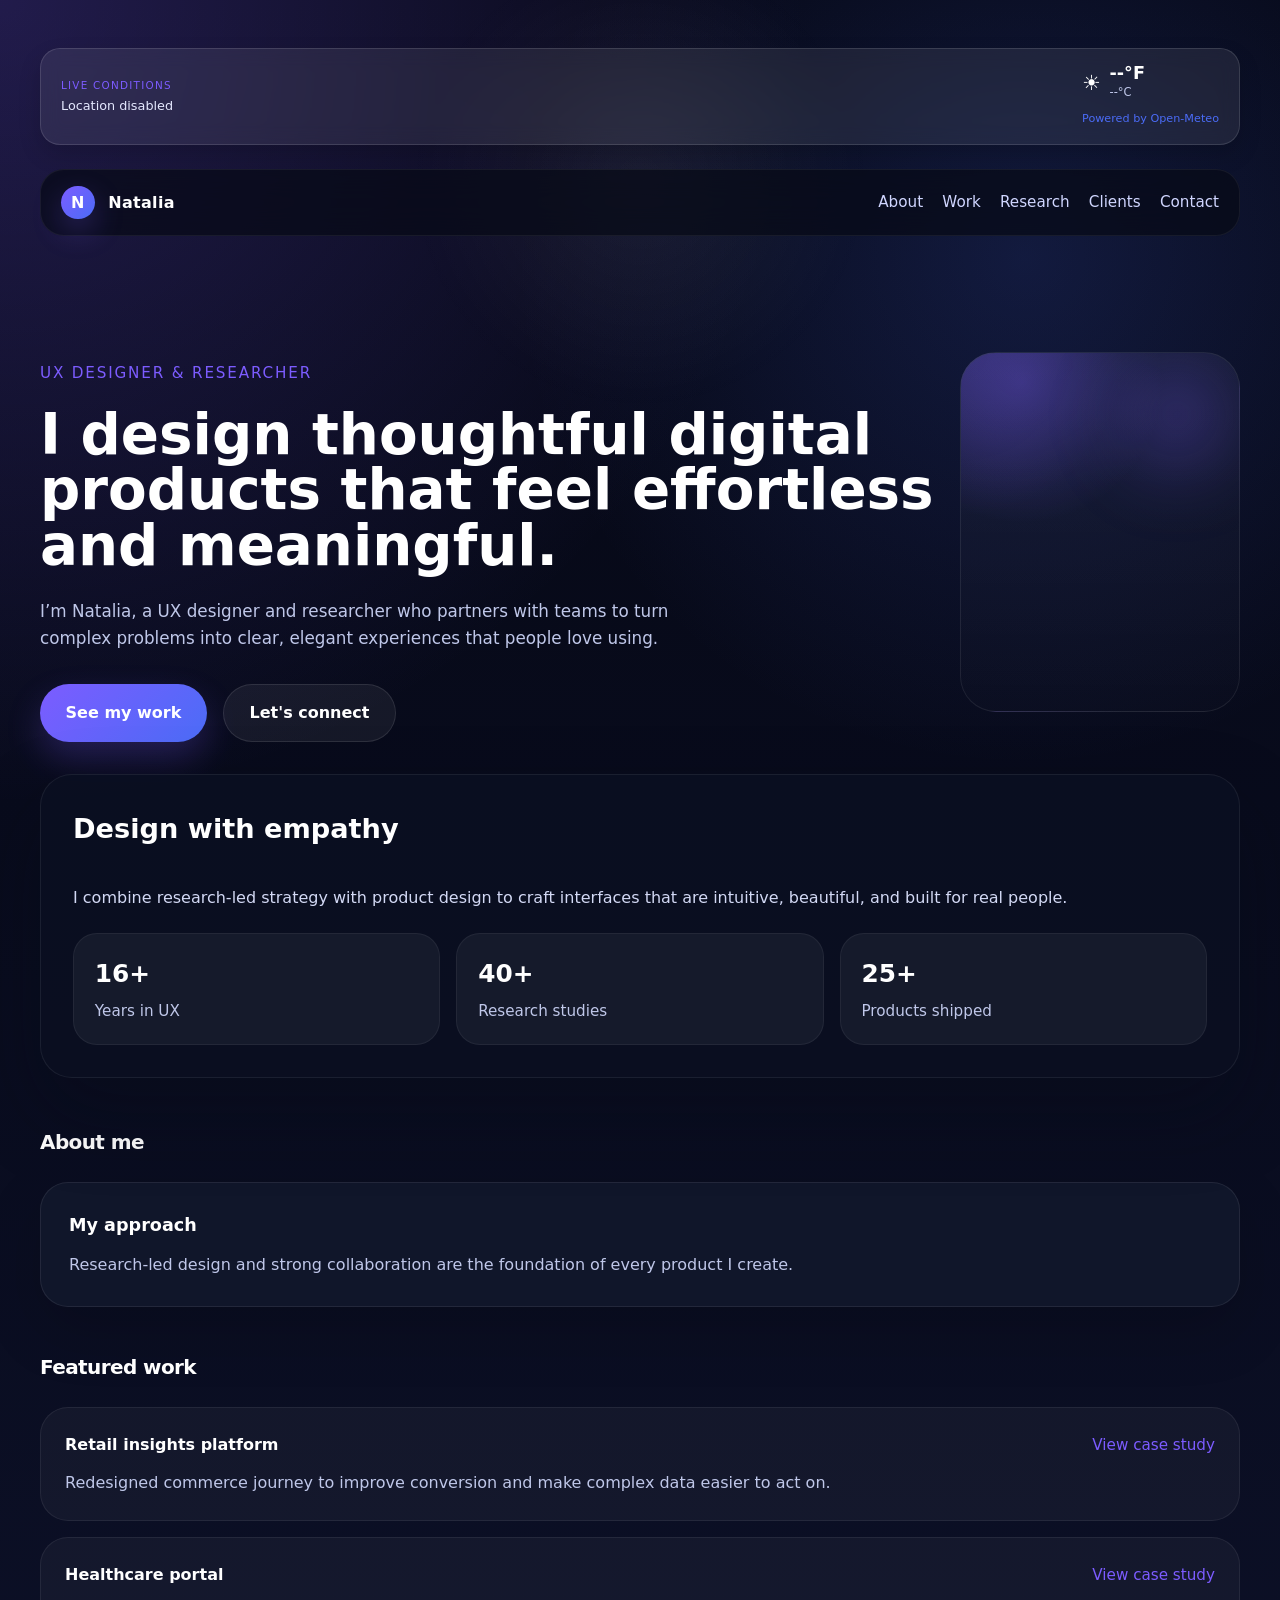
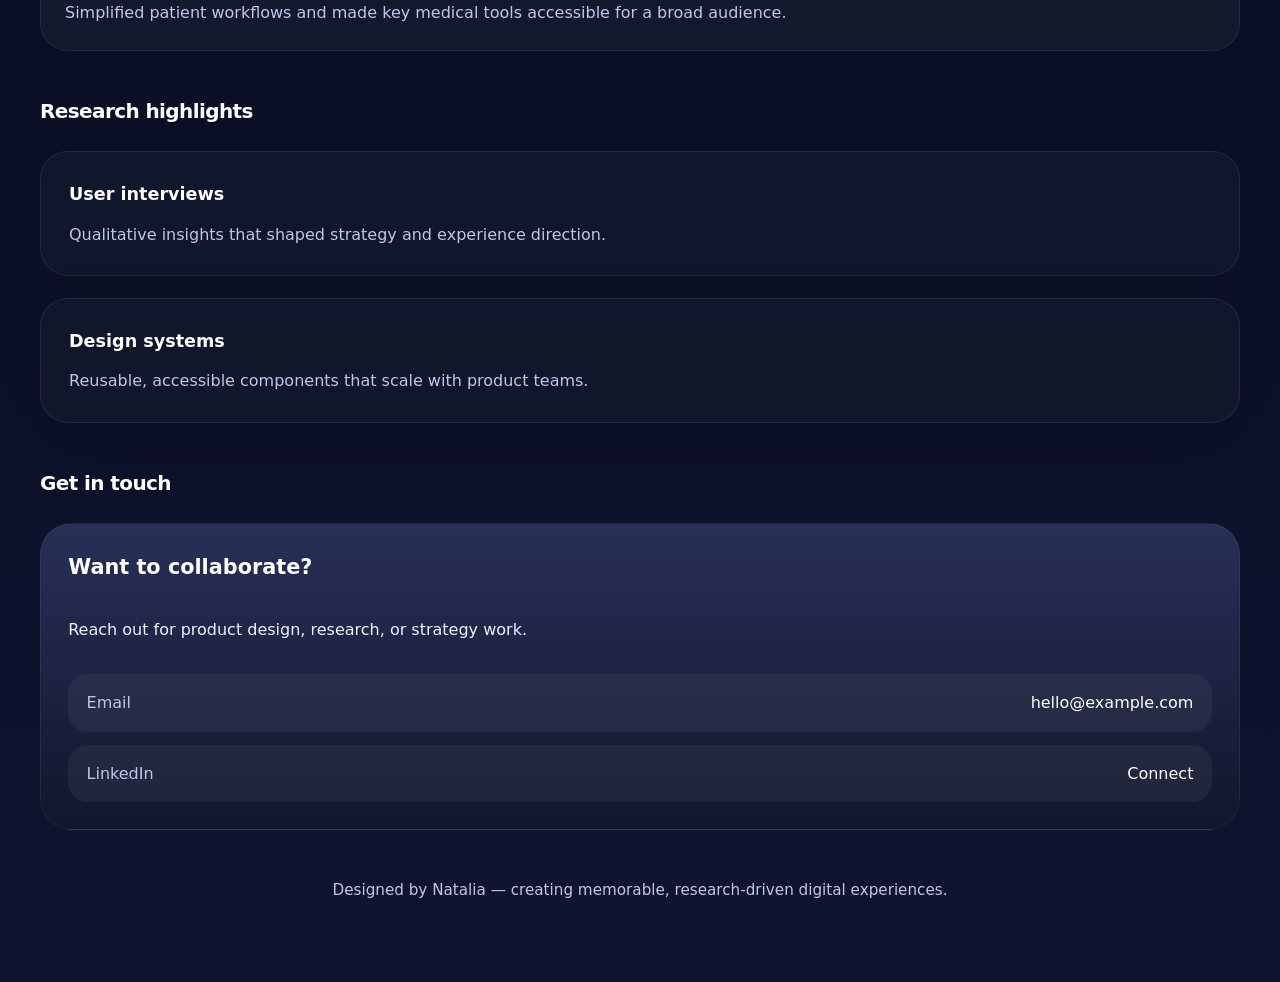
==== index.html @ 76242ae7 "update UX experience metrics to reflect current achievements" ====
<!DOCTYPE html>
<html lang="en">
  <head>
    <meta charset="UTF-8" />
    <meta name="viewport" content="width=device-width, initial-scale=1.0" />
    <title>Natalia | UX Designer & Researcher</title>
    <meta
      name="description"
      content="Natalia is a UX designer and researcher building human-centered digital experiences with clarity, strategy, and empathy."
    />
    <link rel="stylesheet" href="styles.css" />
    <style>
      .hero {
        position: relative;
        padding-top: 2.75rem;
        display: grid;
        grid-template-columns: minmax(0, 1fr) 280px;
        gap: 1.5rem;
        align-items: start;
      }

      .hero-copy {
        padding-right: 0;
        max-width: none;
        padding-top: 2rem;
      }

      .hero-visual {
        position: relative;
        min-height: 360px;
        margin-top: 1.5rem;
      }

      .weather-section {
        position: relative;
        z-index: 5;
        width: 100%;
        max-width: none;
        margin-bottom: 1.5rem;
      }

      .weather-card {
        display: grid;
        grid-template-columns: 1fr auto;
        align-items: center;
        gap: 1rem;
        padding: 1rem 1.25rem;
        border-radius: 20px;
        background: rgba(255, 255, 255, 0.08);
        border: 1px solid rgba(255, 255, 255, 0.12);
        box-shadow: 0 10px 22px rgba(0, 0, 0, 0.16);
        color: white;
        backdrop-filter: blur(10px);
      }

      .weather-header {
        display: flex;
        justify-content: space-between;
        align-items: flex-start;
        gap: 0.75rem;
      }

      .weather-title {
        margin: 0 0 0.15rem;
        font-size: 0.65rem;
        letter-spacing: 0.12em;
        text-transform: uppercase;
        color: var(--accent);
      }

      .weather-condition {
        margin: 0;
        font-size: 0.8rem;
        color: #e5e9ff;
      }

      .weather-body {
        display: grid;
        gap: 0.5rem;
      }

      .weather-temp {
        display: flex;
        align-items: center;
        gap: 0.55rem;
      }

      .weather-emoji {
        font-size: 1.3rem;
        line-height: 1;
      }

      .weather-values {
        display: grid;
        gap: 0.05rem;
      }

      .weather-values strong {
        font-size: 1.1rem;
        line-height: 1;
      }

      .weather-values span {
        font-size: 0.72rem;
        color: var(--text-muted);
      }

      .weather-details {
        display: grid;
        gap: 0.15rem;
        color: #c5c8ee;
      }

      .weather-details p {
        margin: 0;
        font-size: 0.72rem;
      }

      .weather-link {
        color: var(--accent-soft);
        text-decoration: none;
        font-size: 0.7rem;
      }

      @media (max-width: 768px) {
        .hero {
          padding-top: 0;
          grid-template-columns: 1fr;
        }

        .hero-copy {
          padding-right: 0;
          padding-top: 0;
        }

        .hero-visual {
          min-height: 360px;
          margin-top: 0.5rem;
        }

        .weather-section {
          position: static;
          width: 100%;
          margin-bottom: 1rem;
        }
      }
    </style>
  </head>
  <body>
    <div class="page">
      <div class="weather-section">
        <div class="weather-card" id="weather-card">
          <div class="weather-header">
            <div>
              <p class="weather-title">Live conditions</p>
              <p class="weather-condition" id="weather-condition">Loading weather…</p>
            </div>
          </div>
          <div class="weather-body">
            <div class="weather-temp">
              <div class="weather-emoji" id="weather-emoji-large">☀️</div>
              <div class="weather-values">
                <strong id="weather-temp-f">--°F</strong>
                <span id="weather-temp-c">--°C</span>
              </div>
            </div>
            <div class="weather-details">
              <a class="weather-link" id="weather-link" href="https://open-meteo.com/" target="_blank" rel="noreferrer">Powered by Open-Meteo</a>
            </div>
          </div>
        </div>
      </div>
      <header>
        <nav aria-label="Primary navigation">
          <a class="brand" href="#home">
            <span class="brand-mark"><span>N</span></span>
            <span>Natalia</span>
          </a>
          <div class="nav-links">
            <a href="#about">About</a>
            <a href="#work">Work</a>
            <a href="#research">Research</a>
            <a href="clients.html">Clients</a>
            <a href="#contact">Contact</a>
          </div>
        </nav>
      </header>

      <main id="home">
        <section class="hero">
          <div class="hero-copy">
            <span class="eyebrow">UX Designer & Researcher</span>
            <h1 class="headline">
              I design thoughtful digital products that feel effortless and meaningful.
            </h1>
            <p>
              I’m Natalia, a UX designer and researcher who partners with teams to turn complex problems
              into clear, elegant experiences that people love using.
            </p>
            <div class="hero-actions">
              <a class="button" href="#work">See my work</a>
              <a class="button-secondary" href="#contact">Let's connect</a>
            </div>
          </div>

          <div class="hero-visual" aria-hidden="true">
            <div class="hero-glow"></div>
          </div>
        </section>

        <section class="hero-card-wrapper">
          <div class="hero-card">
            <h2>Design with empathy</h2>
            <p>
              I combine research-led strategy with product design to craft interfaces that are intuitive,
              beautiful, and built for real people.
            </p>
            <div class="stats">
              <div class="stat">
                <strong>16+</strong>
                <span>Years in UX</span>
              </div>
              <div class="stat">
                <strong>40+</strong>
                <span>Research studies</span>
              </div>
              <div class="stat">
                <strong>25+</strong>
                <span>Products shipped</span>
              </div>
            </div>
          </div>
        </section>

        <section id="about">
          <div class="section-heading">
            <div>
              <h3>About me</h3>
            </div>
          </div>
          <div class="grid">
            <div class="card">
              <h4>My approach</h4>
              <p>Research-led design and strong collaboration are the foundation of every product I create.</p>
            </div>
          </div>
        </section>

        <section id="work">
          <div class="section-heading">
            <h3>Featured work</h3>
          </div>
          <div class="project-list">
            <div class="project">
              <div class="project-title">
                <strong>Retail insights platform</strong>
                <a href="#">View case study</a>
              </div>
              <p>Redesigned commerce journey to improve conversion and make complex data easier to act on.</p>
            </div>
            <div class="project">
              <div class="project-title">
                <strong>Healthcare portal</strong>
                <a href="#">View case study</a>
              </div>
              <p>Simplified patient workflows and made key medical tools accessible for a broad audience.</p>
            </div>
          </div>
        </section>

        <section id="research">
          <div class="section-heading">
            <div>
              <h3>Research highlights</h3>
            </div>
          </div>
          <div class="grid">
            <div class="card">
              <h4>User interviews</h4>
              <p>Qualitative insights that shaped strategy and experience direction.</p>
            </div>
            <div class="card">
              <h4>Design systems</h4>
              <p>Reusable, accessible components that scale with product teams.</p>
            </div>
          </div>
        </section>

        <section id="contact">
          <div class="section-heading">
            <h3>Get in touch</h3>
          </div>
          <div class="contact-card">
            <h4>Want to collaborate?</h4>
            <p>Reach out for product design, research, or strategy work.</p>
            <div class="contact-list">
              <div class="contact-item">
                <span>Email</span>
                <a href="mailto:hello@example.com">hello@example.com</a>
              </div>
              <div class="contact-item">
                <span>LinkedIn</span>
                <a href="#">Connect</a>
              </div>
            </div>
          </div>
        </section>
      </main>

      <footer class="footer">
        <p>Designed by Natalia — creating memorable, research-driven digital experiences.</p>
      </footer>
    </div>
    <script>
      const conditionMap = {
        0: { label: 'Clear sky', emoji: '☀️' },
        1: { label: 'Mainly clear', emoji: '🌤️' },
        2: { label: 'Partly cloudy', emoji: '⛅' },
        3: { label: 'Overcast', emoji: '☁️' },
        45: { label: 'Fog', emoji: '🌫️' },
        48: { label: 'Depositing rime fog', emoji: '🌫️' },
        51: { label: 'Light drizzle', emoji: '🌦️' },
        53: { label: 'Moderate drizzle', emoji: '🌦️' },
        55: { label: 'Dense drizzle', emoji: '🌧️' },
        56: { label: 'Freezing drizzle', emoji: '🌧️' },
        57: { label: 'Freezing drizzle', emoji: '🌧️' },
        61: { label: 'Light rain', emoji: '🌧️' },
        63: { label: 'Moderate rain', emoji: '🌧️' },
        65: { label: 'Heavy rain', emoji: '🌧️' },
        66: { label: 'Freezing rain', emoji: '🌧️' },
        67: { label: 'Heavy freezing rain', emoji: '🌧️' },
        71: { label: 'Light snow', emoji: '🌨️' },
        73: { label: 'Moderate snow', emoji: '🌨️' },
        75: { label: 'Heavy snow', emoji: '❄️' },
        77: { label: 'Snow grains', emoji: '❄️' },
        80: { label: 'Rain showers', emoji: '🌧️' },
        81: { label: 'Heavy rain showers', emoji: '🌧️' },
        82: { label: 'Violent rain showers', emoji: '🌧️' },
        85: { label: 'Snow showers', emoji: '❄️' },
        86: { label: 'Heavy snow showers', emoji: '❄️' },
        95: { label: 'Thunderstorm', emoji: '⛈️' },
        96: { label: 'Thunderstorm with hail', emoji: '⛈️' },
        99: { label: 'Thunderstorm with hail', emoji: '⛈️' },
      };

      const $ = (id) => document.getElementById(id);
      const condition = $('weather-condition');
      const emojiLarge = $('weather-emoji-large');
      const tempF = $('weather-temp-f');
      const tempC = $('weather-temp-c');
      const weatherLink = $('weather-link');

      function formatTemp(celsius) {
        const f = (celsius * 9) / 5 + 32;
        return { c: `${Math.round(celsius)}°C`, f: `${Math.round(f)}°F` };
      }

      function getCondition(code) {
        return conditionMap[code] || { label: 'Unknown', emoji: '🌥️' };
      }

      function showError(message) {
        condition.textContent = 'Weather unavailable';
        emojiLarge.textContent = '⚠️';
        locationText.textContent = message;
        moreText.textContent = 'Allow location access or try again later.';
      }

      async function loadWeather(lat, lon) {
        try {
          const url = `https://api.open-meteo.com/v1/forecast?latitude=${lat}&longitude=${lon}&current_weather=true&timezone=auto`;
          const response = await fetch(url);
          const data = await response.json();
          const current = data.current_weather;
          if (!current) return showError('No weather data returned.');
          const values = formatTemp(current.temperature);
          const weather = getCondition(current.weathercode);
          condition.textContent = weather.label;
          emojiLarge.textContent = weather.emoji;
          tempF.textContent = values.f;
          tempC.textContent = values.c;
          weatherLink.href = `https://open-meteo.com/en/docs#latitude=${lat}&longitude=${lon}`;
        } catch (error) {
          showError('Unable to load weather data.');
          console.error(error);
        }
      }

      function requestLocation() {
        if (!navigator.geolocation) {
          showError('Geolocation is not available in your browser.');
          return;
        }

        navigator.geolocation.getCurrentPosition(
          (position) => {
            const { latitude, longitude } = position.coords;
            loadWeather(latitude, longitude);
          },
          () => {
            condition.textContent = 'Location disabled';
            emoji.textContent = '📍';
            emojiLarge.textContent = '📍';
            locationText.textContent = 'Enable your location to see your weather.';
            moreText.textContent = 'You can update permissions in your browser settings.';
          },
          { maximumAge: 15 * 60 * 1000, timeout: 10000 }
        );
      }

      requestLocation();
    </script>
  </body>
</html>
---- styles.css ----
:root {
  color-scheme: dark;
  color: #eef2ff;
  background: #070b17;
  font-family: Inter, system-ui, -apple-system, BlinkMacSystemFont, "Segoe UI", sans-serif;
  font-synthesis: none;
  text-rendering: optimizeLegibility;
  line-height: 1.6;
  --surface: rgba(18, 23, 44, 0.92);
  --surface-strong: rgba(12, 16, 34, 0.96);
  --accent: #7c5cff;
  --accent-soft: #4b6cf7;
  --text-muted: #bfc7e9;
}

* {
  box-sizing: border-box;
}

html {
  scroll-behavior: smooth;
}

body {
  min-height: 100vh;
  margin: 0;
  background: radial-gradient(circle at top left, rgba(124, 92, 255, 0.24), transparent 28%),
    radial-gradient(circle at 80% 10%, rgba(75, 108, 247, 0.18), transparent 20%),
    linear-gradient(180deg, #050713 0%, #0f1430 100%);
}

body::before {
  content: "";
  position: fixed;
  inset: 0;
  background: radial-gradient(circle at 50% 20%, rgba(255, 255, 255, 0.06), transparent 24%);
  pointer-events: none;
}

.page {
  position: relative;
  width: min(1200px, calc(100% - 2rem));
  margin: 0 auto;
  padding: 3rem 0 4rem;
}

header {
  position: sticky;
  top: 0;
  z-index: 10;
  margin: 0 auto 3rem;
  padding: 1rem 1.25rem;
  backdrop-filter: blur(18px);
  background: rgba(7, 11, 23, 0.72);
  border: 1px solid rgba(255, 255, 255, 0.06);
  border-radius: 24px;
}

nav {
  display: flex;
  align-items: center;
  justify-content: space-between;
  gap: 1rem;
  flex-wrap: wrap;
}

.brand {
  display: flex;
  align-items: center;
  gap: 0.85rem;
  font-weight: 700;
  letter-spacing: 0.02em;
  color: white;
  text-decoration: none;
}

.brand-mark {
  width: 2.1rem;
  height: 2.1rem;
  display: grid;
  place-items: center;
  border-radius: 50%;
  background: linear-gradient(135deg, #7c5cff, #4b6cf7);
  box-shadow: 0 12px 30px rgba(124, 92, 255, 0.28);
}

.brand-mark span {
  color: white;
  font-size: 1rem;
  font-weight: 800;
}

.nav-links {
  display: flex;
  gap: 1.2rem;
  flex-wrap: wrap;
  justify-content: flex-end;
}

.nav-links a {
  color: #d0d6ff;
  text-decoration: none;
  font-size: 0.95rem;
  transition: color 180ms ease, transform 180ms ease;
}

.nav-links a:hover,
.nav-links a:focus-visible {
  color: white;
  transform: translateY(-1px);
}

.hero {
  display: grid;
  grid-template-columns: 1.1fr 0.9fr;
  gap: 2rem;
  align-items: center;
}

.hero-copy {
  max-width: 620px;
}

.eyebrow {
  display: inline-flex;
  align-items: center;
  gap: 0.5rem;
  color: var(--accent);
  font-size: 0.95rem;
  letter-spacing: 0.12em;
  text-transform: uppercase;
  margin-bottom: 1.35rem;
}

.headline {
  margin: 0;
  font-size: clamp(3rem, 4.4vw, 4.8rem);
  line-height: 0.98;
  color: white;
}

.hero-copy p {
  color: var(--text-muted);
  font-size: 1.05rem;
  max-width: 42rem;
  margin: 1.6rem 0 2rem;
}

.hero-copy .hero-actions {
  display: flex;
  gap: 1rem;
  flex-wrap: wrap;
}

.button,
.button-secondary {
  display: inline-flex;
  align-items: center;
  justify-content: center;
  gap: 0.55rem;
  border-radius: 999px;
  font-weight: 600;
  padding: 0.95rem 1.6rem;
  border: none;
  text-decoration: none;
  transition: transform 180ms ease, box-shadow 180ms ease, background 180ms ease;
}

.button {
  background: linear-gradient(135deg, #7c5cff, #4b6cf7);
  color: white;
  box-shadow: 0 16px 35px rgba(124, 92, 255, 0.24);
}

.button-secondary {
  color: white;
  background: rgba(255, 255, 255, 0.06);
  border: 1px solid rgba(255, 255, 255, 0.1);
}

.button:hover,
.button-secondary:hover,
.button:focus-visible,
.button-secondary:focus-visible {
  transform: translateY(-2px);
}

.hero-visual {
  position: relative;
  min-height: 380px;
  border-radius: 36px;
  padding: 2rem;
  background: radial-gradient(circle at top left, rgba(124, 92, 255, 0.18), transparent 36%),
    linear-gradient(180deg, rgba(255, 255, 255, 0.04), rgba(255, 255, 255, 0.01));
  border: 1px solid rgba(255, 255, 255, 0.08);
  overflow: hidden;
  display: grid;
  align-items: end;
}

.hero-visual::before {
  content: "";
  position: absolute;
  inset: -20%;
  background: radial-gradient(circle at 30% 20%, rgba(124, 92, 255, 0.3), transparent 29%);
}

.hero-card {
  position: relative;
  z-index: 1;
  display: grid;
  gap: 1.4rem;
  background: rgba(11, 16, 34, 0.78);
  border: 1px solid rgba(255, 255, 255, 0.07);
  border-radius: 32px;
  padding: 2rem;
  box-shadow: 0 35px 80px rgba(7, 11, 23, 0.28);
}

.hero-card-wrapper {
  margin: 2rem 0 3rem;
}

.hero-card h2 {
  margin: 0;
  font-size: 1.7rem;
  color: white;
}

.hero-card p {
  margin: 0.75rem 0 0;
  color: #d3d9f5;
}

.hero-glow {
  position: absolute;
  top: -48px;
  right: -48px;
  width: 220px;
  height: 220px;
  background: radial-gradient(circle, rgba(124, 92, 255, 0.32), transparent 55%);
  filter: blur(30px);
}

.stats {
  display: grid;
  grid-template-columns: repeat(3, minmax(0, 1fr));
  gap: 1rem;
}

.stat {
  padding: 1.25rem 1.3rem;
  border-radius: 24px;
  background: rgba(255, 255, 255, 0.05);
  border: 1px solid rgba(255, 255, 255, 0.06);
}

.stat strong {
  display: block;
  font-size: 1.55rem;
  color: white;
}

.stat span {
  display: block;
  margin-top: 0.35rem;
  color: var(--text-muted);
  font-size: 0.95rem;
}

section {
  margin-top: 2.75rem;
  display: grid;
  gap: 1.5rem;
}

.section-heading {
  display: flex;
  align-items: center;
  justify-content: space-between;
  gap: 1rem;
}

.section-heading h3 {
  margin: 0;
  font-size: 1.25rem;
  letter-spacing: -0.03em;
  color: white;
}

.grid {
  display: grid;
  gap: 1.35rem;
}

.card {
  background: var(--surface);
  border: 1px solid rgba(255, 255, 255, 0.08);
  border-radius: 28px;
  padding: 1.75rem;
  box-shadow: 0 24px 60px rgba(0, 0, 0, 0.16);
}

.card h4 {
  margin: 0 0 0.85rem;
  font-size: 1.1rem;
  color: white;
}

.card p {
  margin: 0;
  color: var(--text-muted);
}

.chip {
  display: inline-flex;
  align-items: center;
  gap: 0.4rem;
  padding: 0.45rem 0.95rem;
  border-radius: 999px;
  background: rgba(255, 255, 255, 0.06);
  color: #c5c8ee;
  font-size: 0.88rem;
}

.project-list {
  display: grid;
  gap: 1rem;
}

.project {
  display: grid;
  gap: 0.8rem;
  padding: 1.5rem;
  border-radius: 28px;
  background: rgba(255, 255, 255, 0.04);
  border: 1px solid rgba(255, 255, 255, 0.07);
}

.project-title {
  display: flex;
  justify-content: space-between;
  gap: 1rem;
  align-items: baseline;
}

.project-title strong {
  font-size: 1rem;
  color: white;
}

.project-title a {
  color: var(--accent);
  text-decoration: none;
  font-size: 0.95rem;
}

.project p {
  margin: 0;
  color: var(--text-muted);
}

.contact-card {
  display: grid;
  gap: 1rem;
  padding: 1.7rem;
  border-radius: 32px;
  background: linear-gradient(180deg, rgba(42, 49, 90, 0.96), rgba(18, 23, 44, 0.98));
  border: 1px solid rgba(255, 255, 255, 0.06);
}

.contact-card h4 {
  margin: 0;
  font-size: 1.3rem;
  color: white;
}

.contact-card a {
  color: white;
  text-decoration: none;
}

.contact-list {
  display: grid;
  gap: 0.8rem;
}

.contact-item {
  display: flex;
  justify-content: space-between;
  gap: 1rem;
  padding: 1rem 1.15rem;
  border-radius: 20px;
  background: rgba(255, 255, 255, 0.05);
}

.contact-item span {
  color: var(--text-muted);
}

.footer {
  text-align: center;
  color: var(--text-muted);
  margin-top: 3rem;
  font-size: 0.95rem;
}

@media (max-width: 860px) {
  .hero {
    grid-template-columns: 1fr;
  }

  .hero-visual {
    min-height: 320px;
  }

  .stats {
    grid-template-columns: repeat(2, 1fr);
  }
}

@media (max-width: 630px) {
  header {
    padding: 1rem;
  }

  .nav-links {
    justify-content: center;
  }

  .stats {
    grid-template-columns: 1fr;
  }

  .hero-copy .hero-actions {
    flex-direction: column;
    align-items: stretch;
  }
}
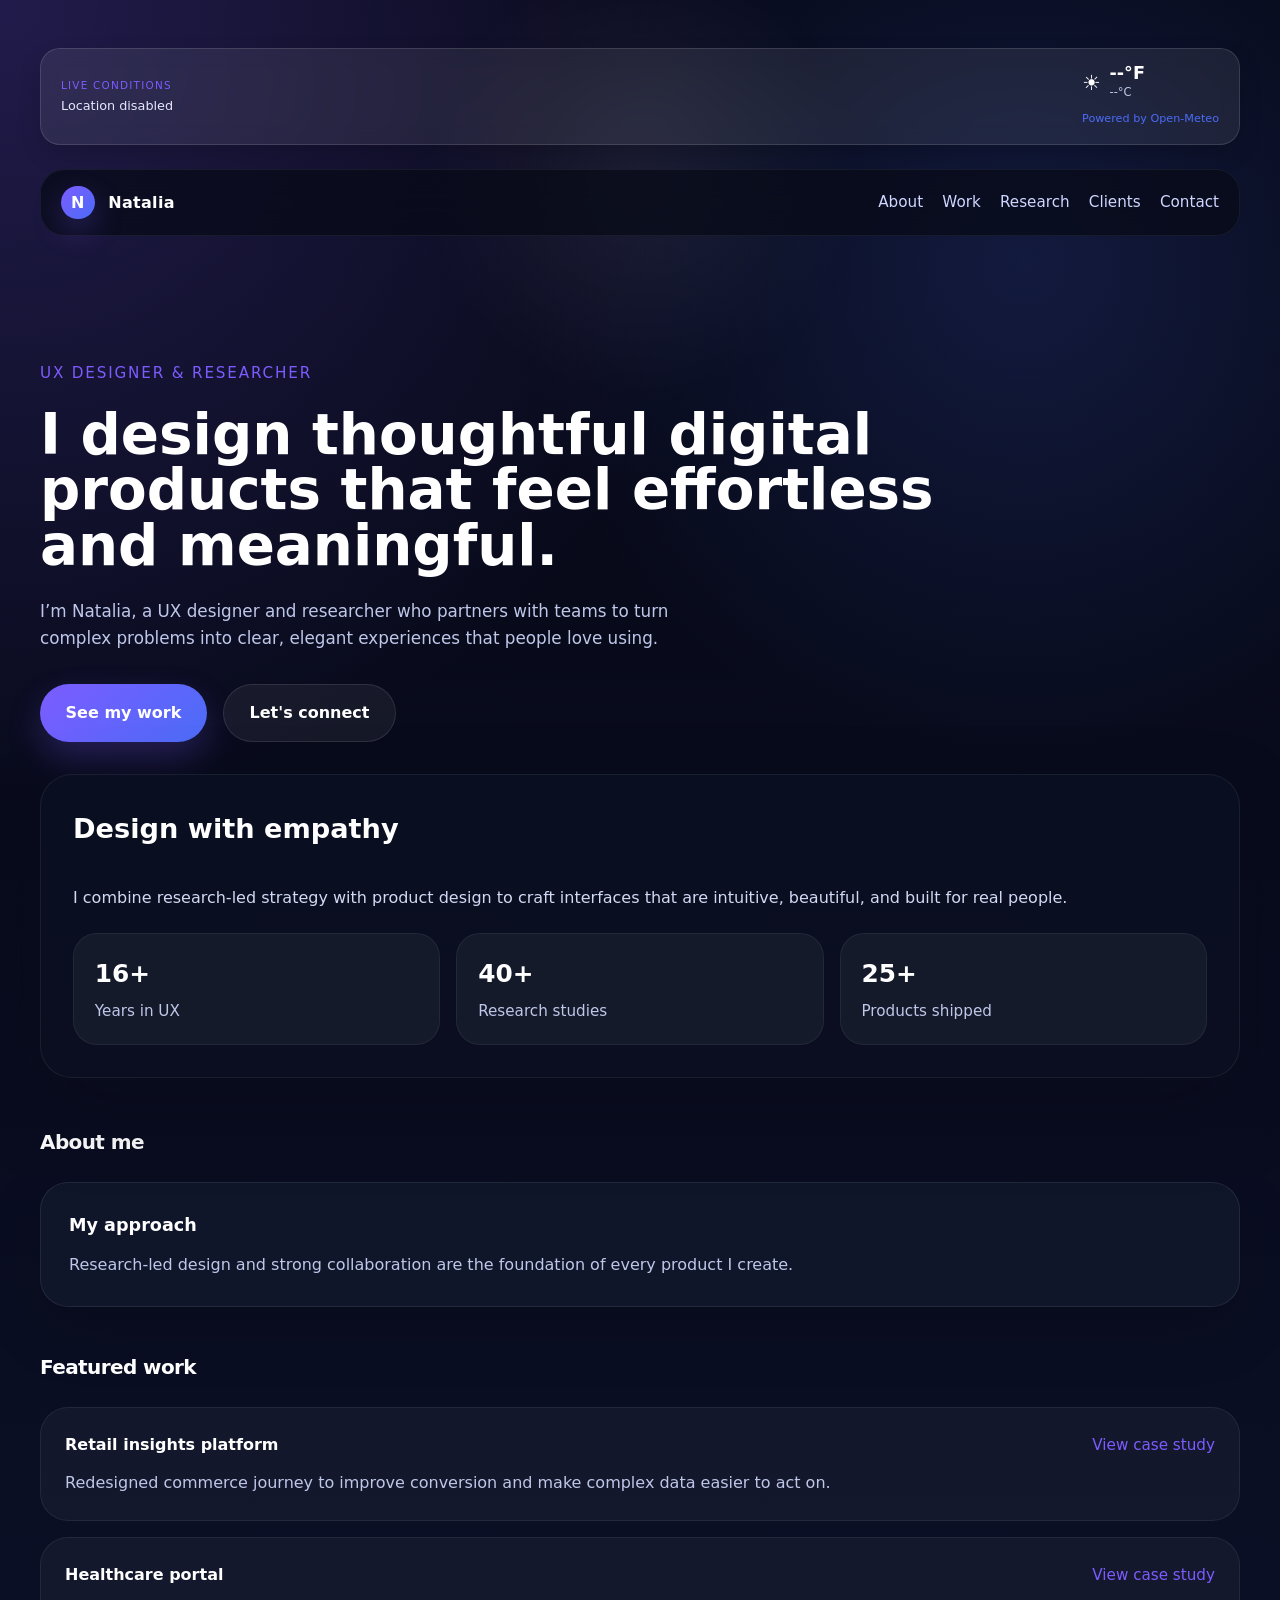
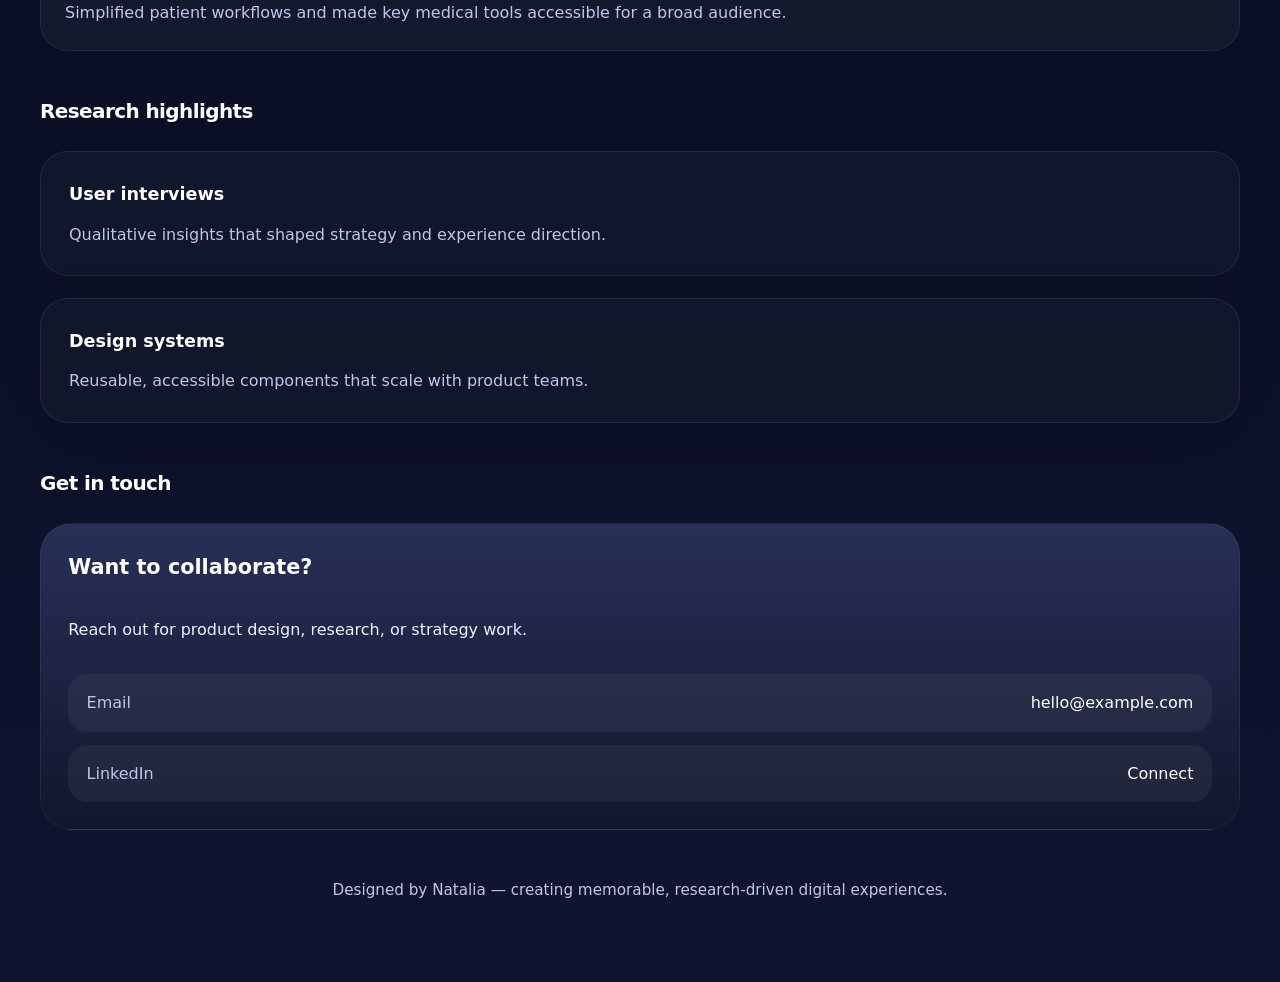
==== commit b57c4a25: "remove hero visual elements and related styles" ====
--- a/index.html
+++ b/index.html
@@ -203,9 +203,6 @@
             </div>
           </div>
 
-          <div class="hero-visual" aria-hidden="true">
-            <div class="hero-glow"></div>
-          </div>
         </section>
 
         <section class="hero-card-wrapper">
--- a/styles.css
+++ b/styles.css
@@ -185,26 +185,6 @@
   transform: translateY(-2px);
 }
 
-.hero-visual {
-  position: relative;
-  min-height: 380px;
-  border-radius: 36px;
-  padding: 2rem;
-  background: radial-gradient(circle at top left, rgba(124, 92, 255, 0.18), transparent 36%),
-    linear-gradient(180deg, rgba(255, 255, 255, 0.04), rgba(255, 255, 255, 0.01));
-  border: 1px solid rgba(255, 255, 255, 0.08);
-  overflow: hidden;
-  display: grid;
-  align-items: end;
-}
-
-.hero-visual::before {
-  content: "";
-  position: absolute;
-  inset: -20%;
-  background: radial-gradient(circle at 30% 20%, rgba(124, 92, 255, 0.3), transparent 29%);
-}
-
 .hero-card {
   position: relative;
   z-index: 1;
@@ -232,16 +212,6 @@
   color: #d3d9f5;
 }
 
-.hero-glow {
-  position: absolute;
-  top: -48px;
-  right: -48px;
-  width: 220px;
-  height: 220px;
-  background: radial-gradient(circle, rgba(124, 92, 255, 0.32), transparent 55%);
-  filter: blur(30px);
-}
-
 .stats {
   display: grid;
   grid-template-columns: repeat(3, minmax(0, 1fr));
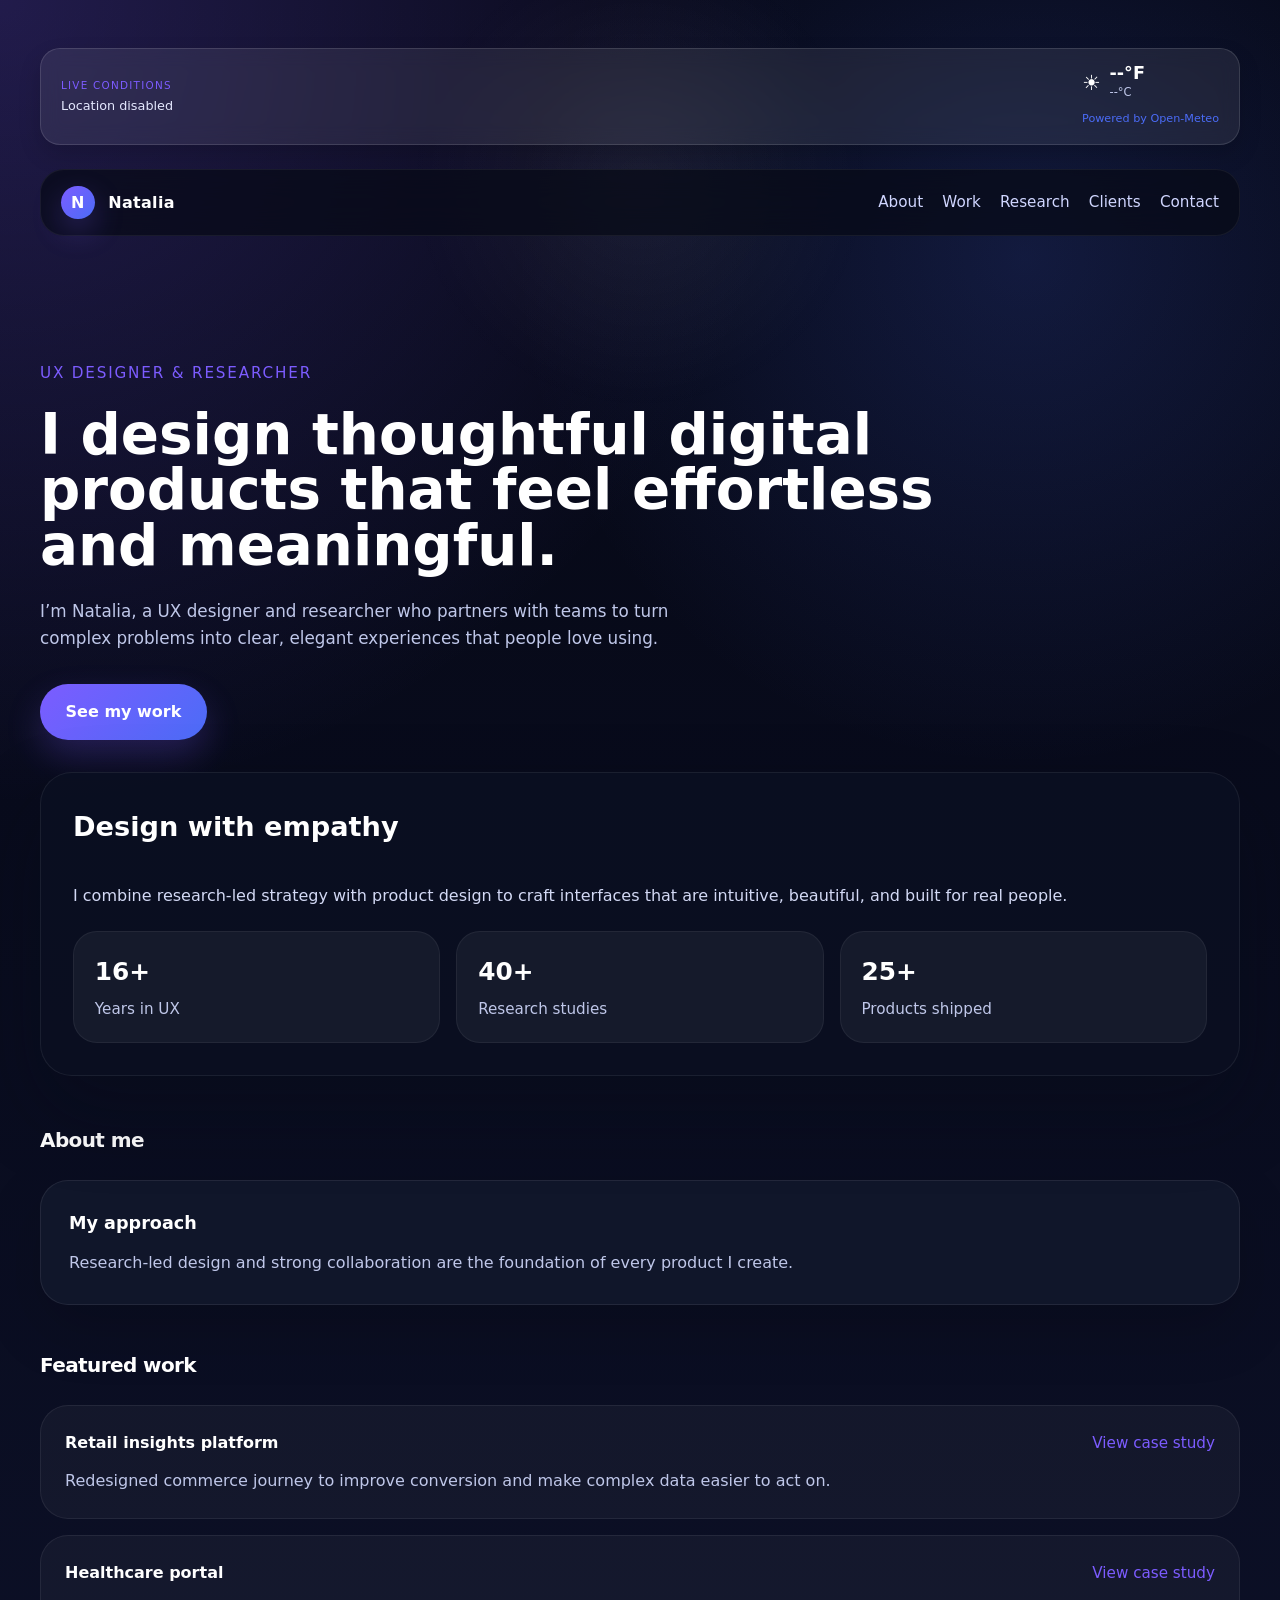
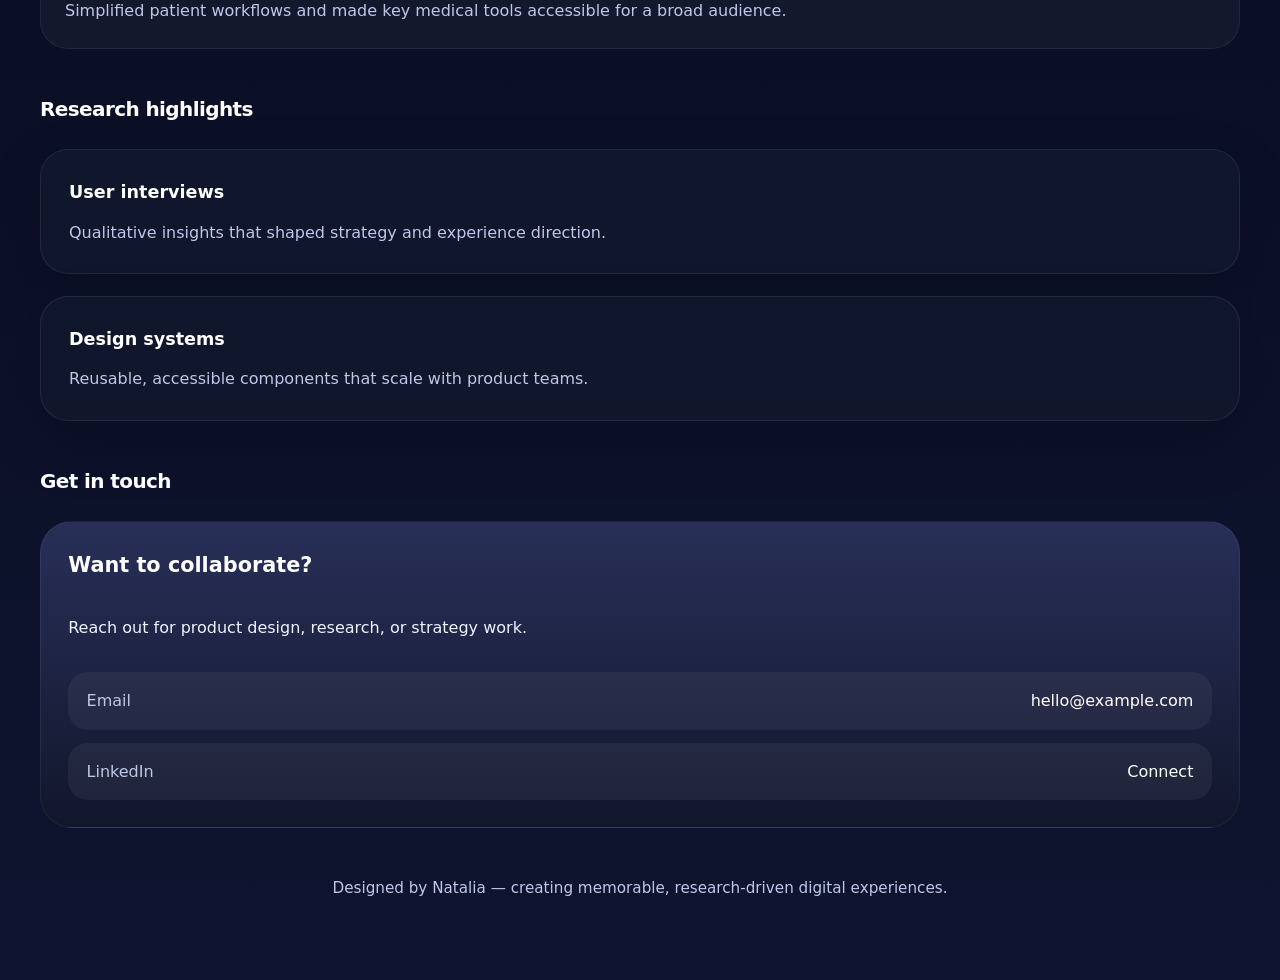
==== commit 902d6c3e: "remove button-secondary link to contact section" ====
--- a/index.html
+++ b/index.html
@@ -199,7 +199,6 @@
             </p>
             <div class="hero-actions">
               <a class="button" href="#work">See my work</a>
-              <a class="button-secondary" href="#contact">Let's connect</a>
             </div>
           </div>
 
@@ -293,7 +292,7 @@
             <div class="contact-list">
               <div class="contact-item">
                 <span>Email</span>
-                <a href="mailto:hello@example.com">hello@example.com</a>
+                <a href="mailto:nataliam@slalom.com">hello@example.com</a>
               </div>
               <div class="contact-item">
                 <span>LinkedIn</span>
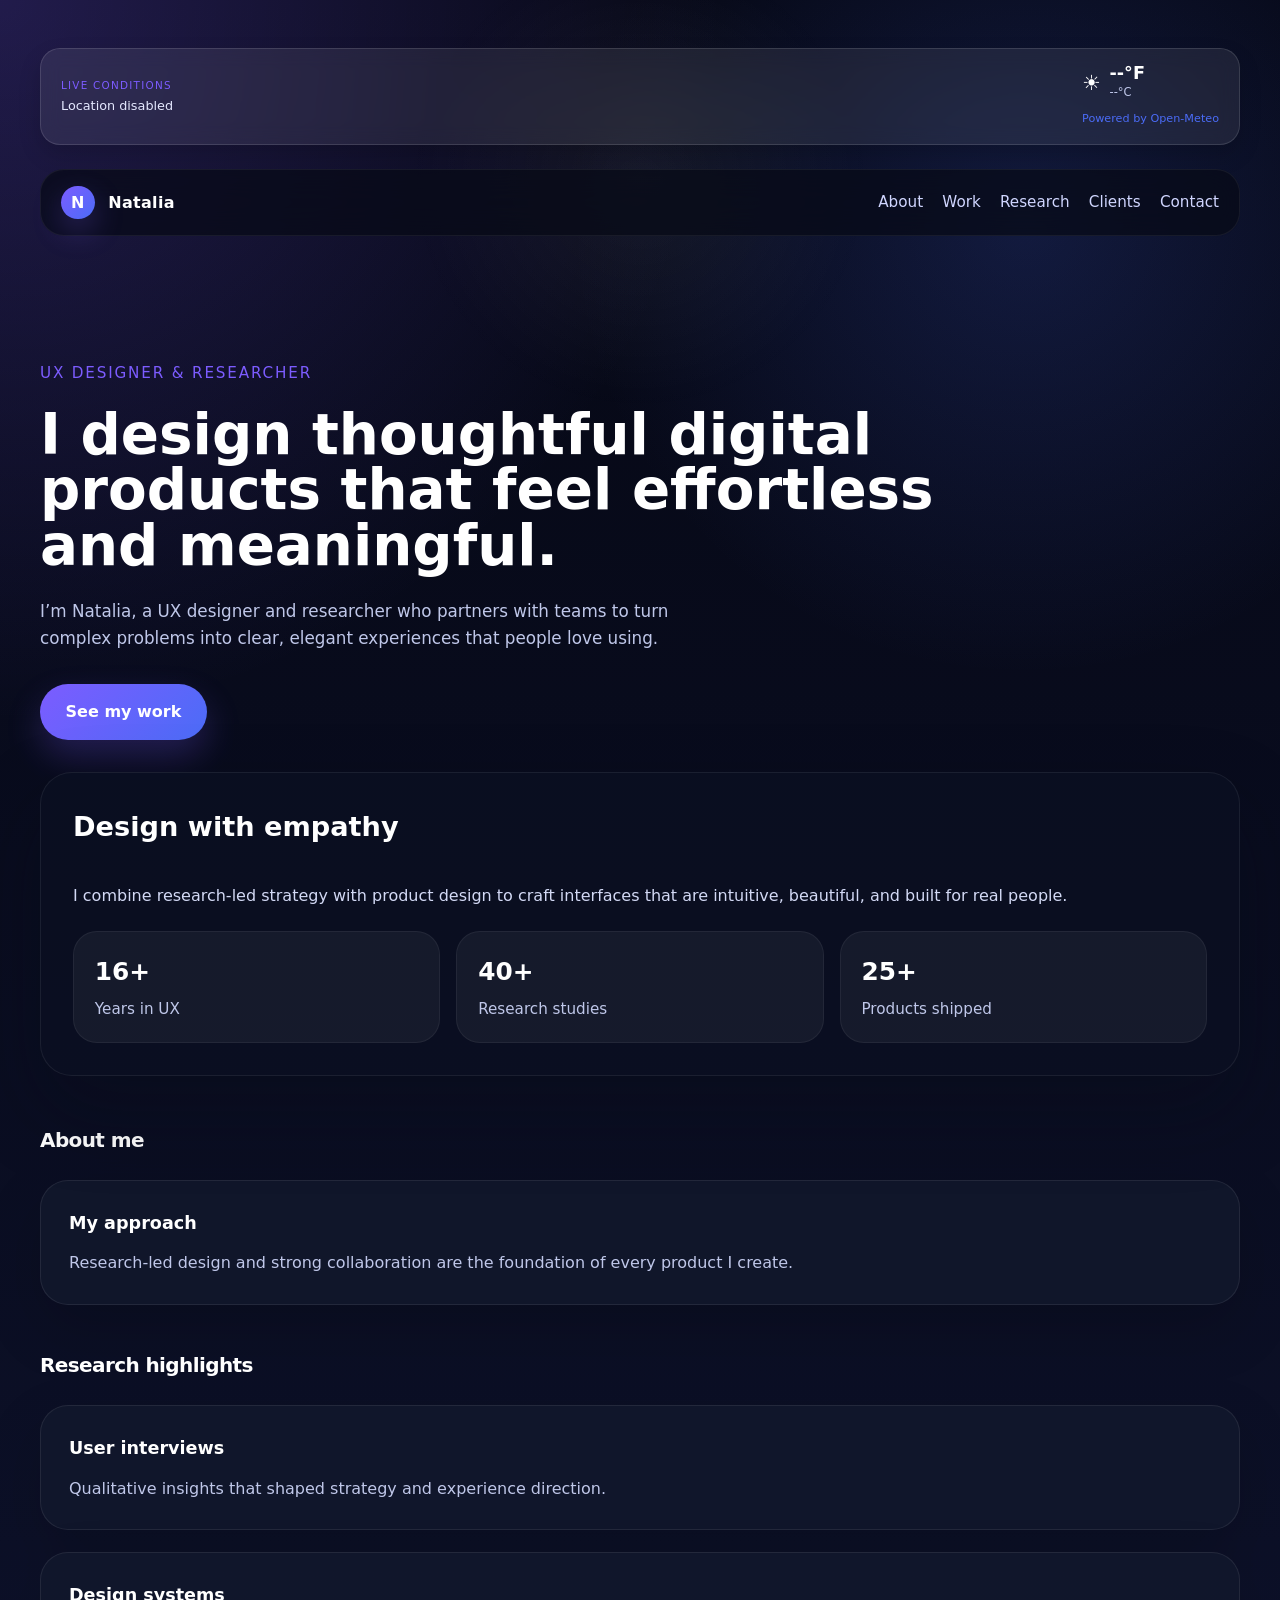
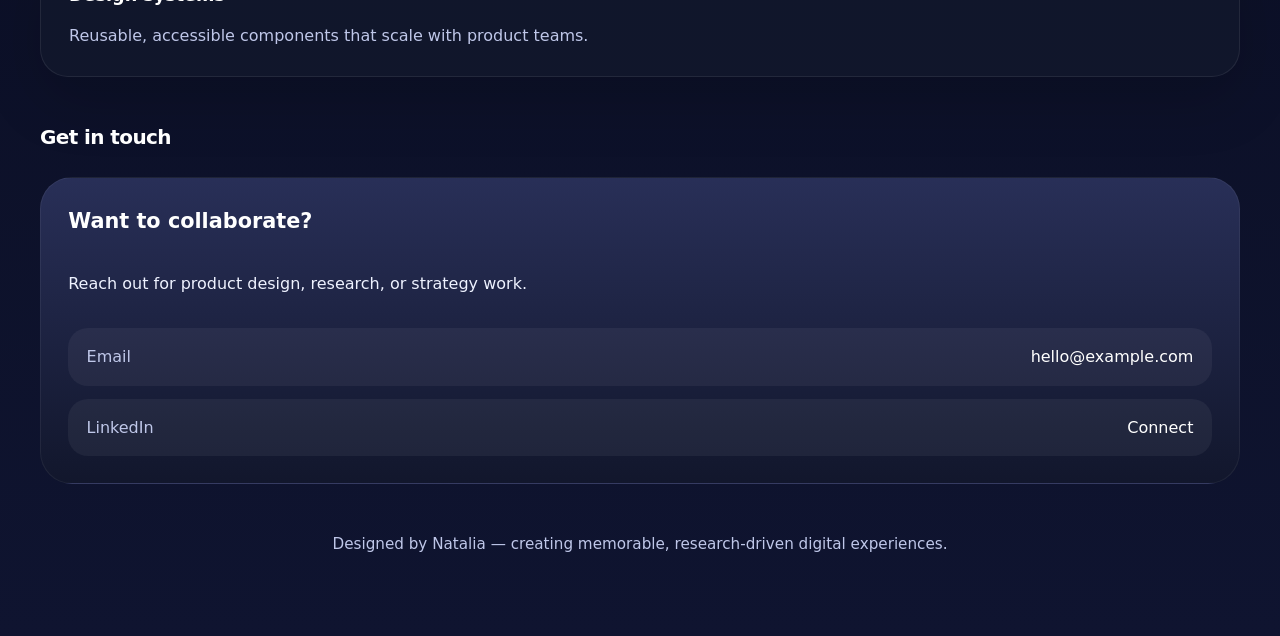
==== commit 218611fa: "remove featured work section from portfolio" ====
--- a/index.html
+++ b/index.html
@@ -238,28 +238,6 @@
             <div class="card">
               <h4>My approach</h4>
               <p>Research-led design and strong collaboration are the foundation of every product I create.</p>
-            </div>
-          </div>
-        </section>
-
-        <section id="work">
-          <div class="section-heading">
-            <h3>Featured work</h3>
-          </div>
-          <div class="project-list">
-            <div class="project">
-              <div class="project-title">
-                <strong>Retail insights platform</strong>
-                <a href="#">View case study</a>
-              </div>
-              <p>Redesigned commerce journey to improve conversion and make complex data easier to act on.</p>
-            </div>
-            <div class="project">
-              <div class="project-title">
-                <strong>Healthcare portal</strong>
-                <a href="#">View case study</a>
-              </div>
-              <p>Simplified patient workflows and made key medical tools accessible for a broad audience.</p>
             </div>
           </div>
         </section>
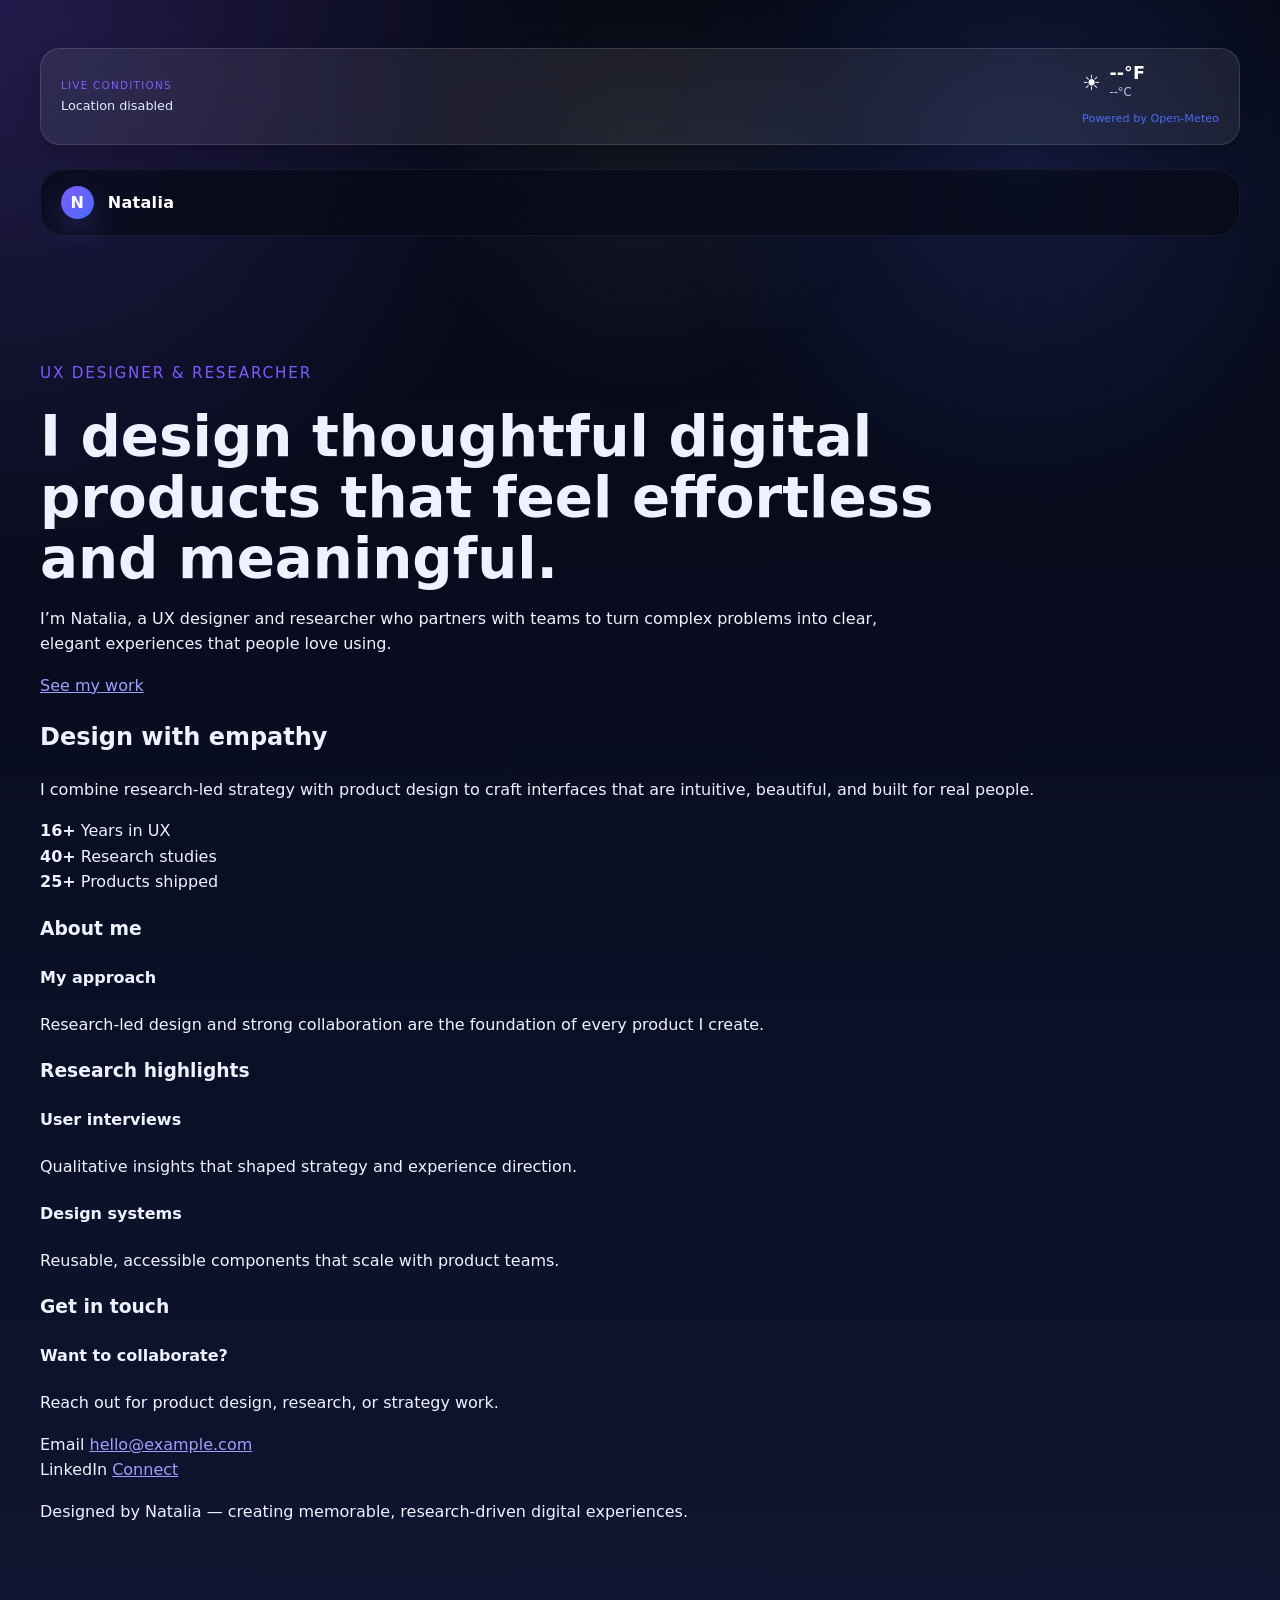
==== commit 727b7f23: "remove navigation links from header" ====
--- a/index.html
+++ b/index.html
@@ -176,13 +176,6 @@
             <span class="brand-mark"><span>N</span></span>
             <span>Natalia</span>
           </a>
-          <div class="nav-links">
-            <a href="#about">About</a>
-            <a href="#work">Work</a>
-            <a href="#research">Research</a>
-            <a href="clients.html">Clients</a>
-            <a href="#contact">Contact</a>
-          </div>
         </nav>
       </header>
 
--- a/styles.css
+++ b/styles.css
@@ -135,10 +135,7 @@
 .headline {
   margin: 0;
   font-size: clamp(3rem, 4.4vw, 4.8rem);
-  line-height: 0.98;
-  color: white;
-}
-
+    line-height: 1.08;
 .hero-copy p {
   color: var(--text-muted);
   font-size: 1.05rem;
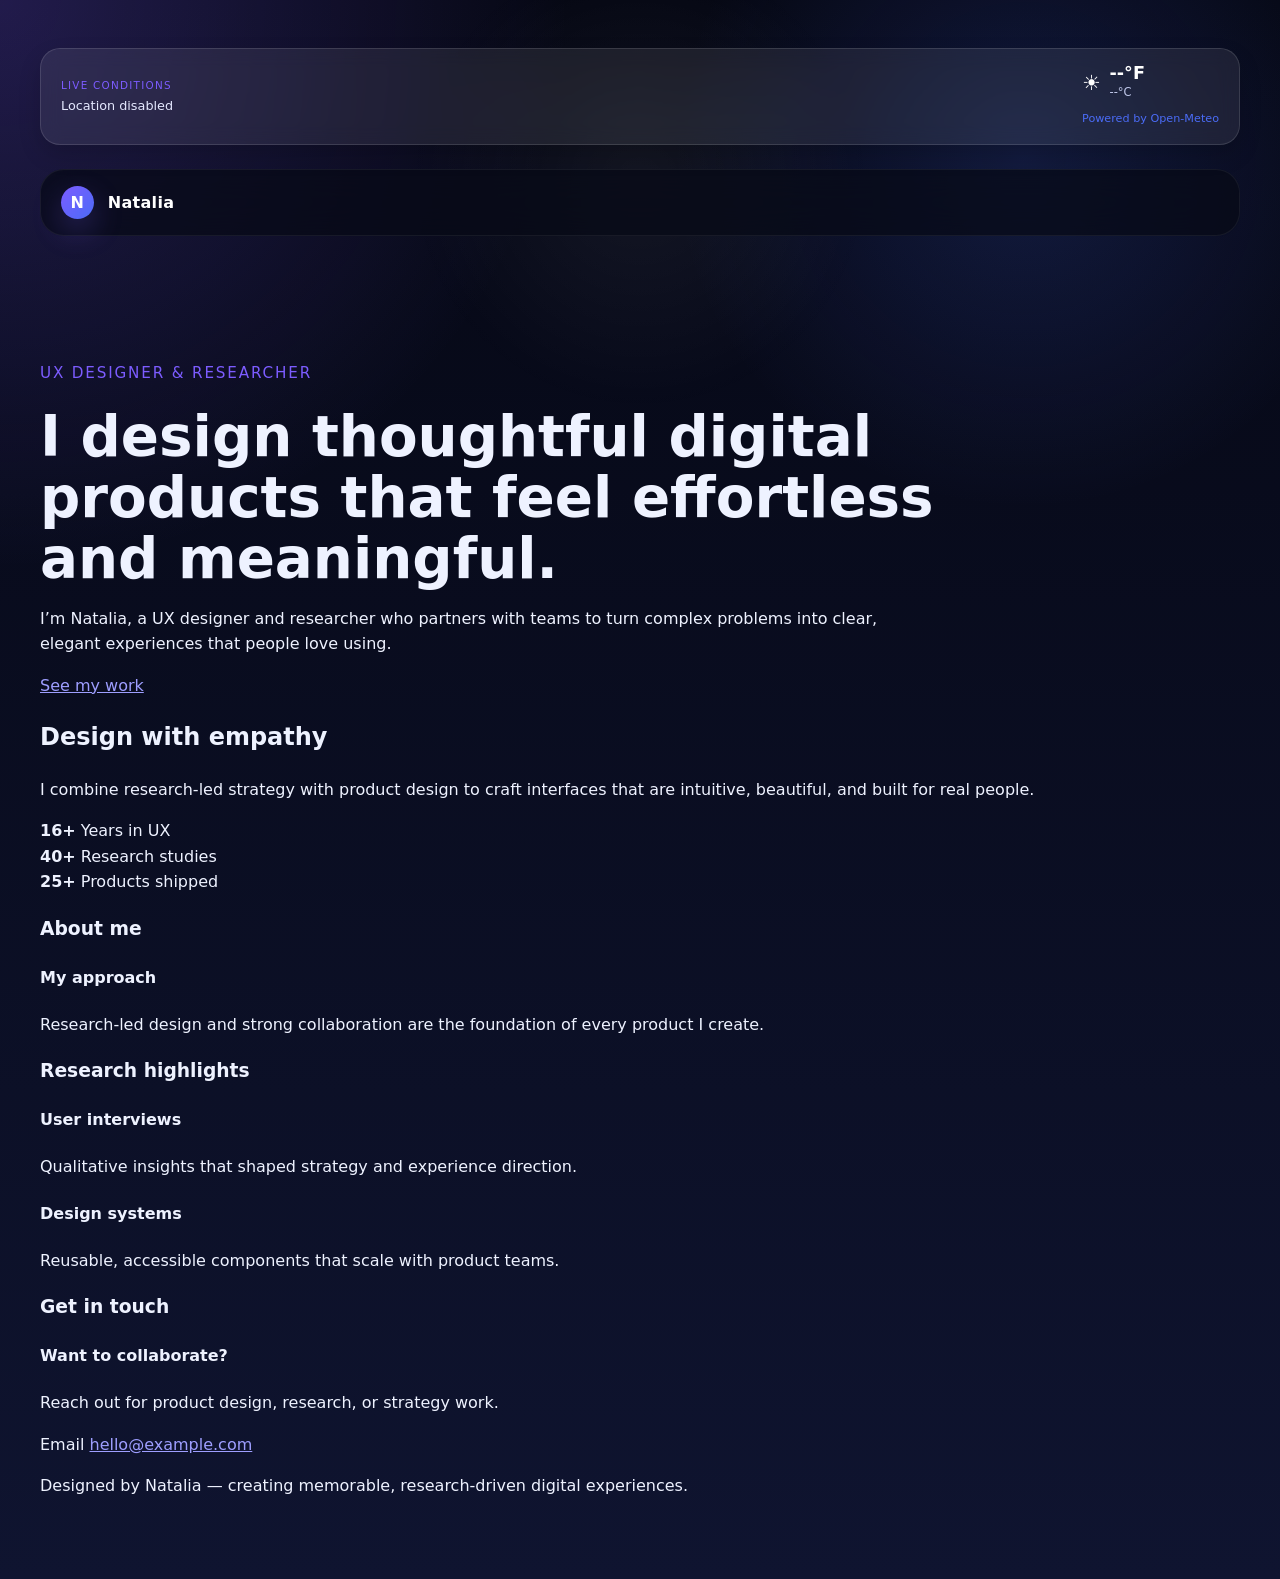
==== commit a25b4f9e: "removed linkedin" ====
--- a/index.html
+++ b/index.html
@@ -264,10 +264,6 @@
               <div class="contact-item">
                 <span>Email</span>
                 <a href="mailto:nataliam@slalom.com">hello@example.com</a>
-              </div>
-              <div class="contact-item">
-                <span>LinkedIn</span>
-                <a href="#">Connect</a>
               </div>
             </div>
           </div>
--- a/styles.css
+++ b/styles.css
@@ -45,9 +45,8 @@
 }
 
 header {
-  position: sticky;
-  top: 0;
-  z-index: 10;
+  position: static;
+  z-index: 1;
   margin: 0 auto 3rem;
   padding: 1rem 1.25rem;
   backdrop-filter: blur(18px);
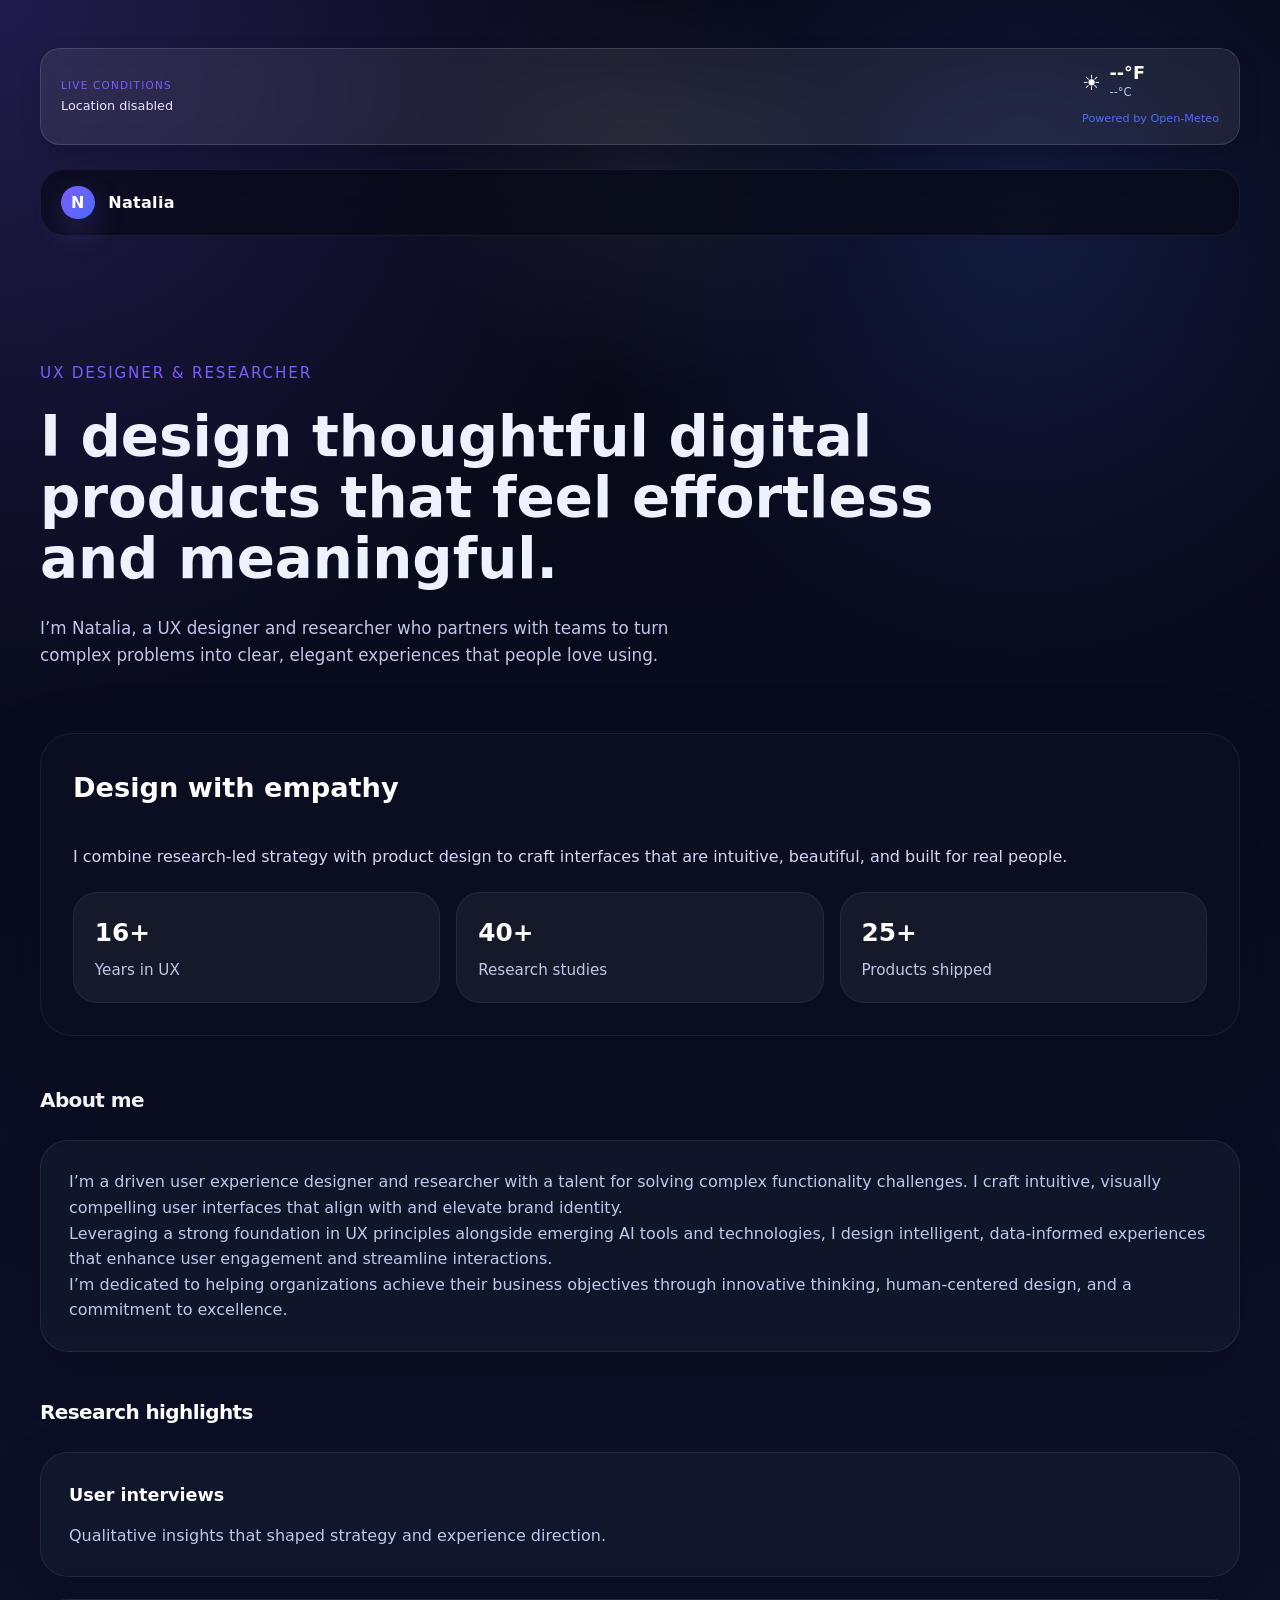
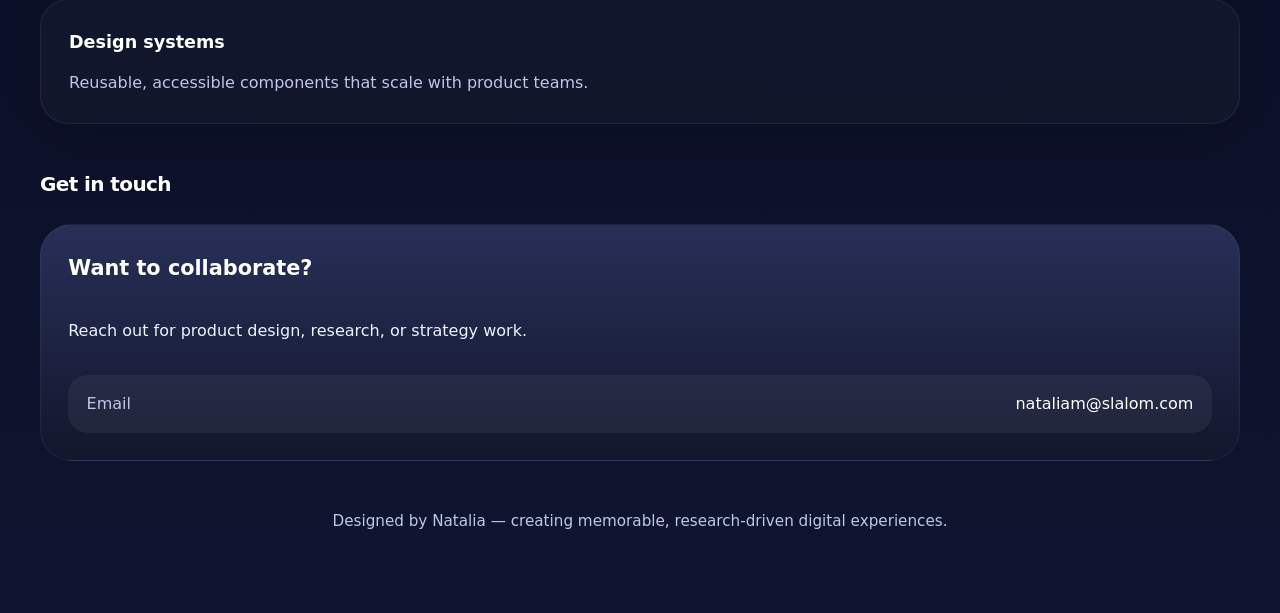
==== commit 1a9b7810: "refactor hero section and update contact email" ====
--- a/index.html
+++ b/index.html
@@ -190,11 +190,7 @@
               I’m Natalia, a UX designer and researcher who partners with teams to turn complex problems
               into clear, elegant experiences that people love using.
             </p>
-            <div class="hero-actions">
-              <a class="button" href="#work">See my work</a>
-            </div>
-          </div>
-
+          </div>
         </section>
 
         <section class="hero-card-wrapper">
@@ -229,8 +225,9 @@
           </div>
           <div class="grid">
             <div class="card">
-              <h4>My approach</h4>
-              <p>Research-led design and strong collaboration are the foundation of every product I create.</p>
+              <p>I’m a driven user experience designer and researcher with a talent for solving complex functionality challenges. I craft intuitive, visually compelling user interfaces that align with and elevate brand identity.</p>
+              <p>Leveraging a strong foundation in UX principles alongside emerging AI tools and technologies, I design intelligent, data-informed experiences that enhance user engagement and streamline interactions.</p>
+              <p>I’m dedicated to helping organizations achieve their business objectives through innovative thinking, human-centered design, and a commitment to excellence.</p>
             </div>
           </div>
         </section>
@@ -263,7 +260,7 @@
             <div class="contact-list">
               <div class="contact-item">
                 <span>Email</span>
-                <a href="mailto:nataliam@slalom.com">hello@example.com</a>
+                <a href="mailto:nataliam@slalom.com">nataliam@slalom.com</a>
               </div>
             </div>
           </div>
--- a/styles.css
+++ b/styles.css
@@ -134,7 +134,9 @@
 .headline {
   margin: 0;
   font-size: clamp(3rem, 4.4vw, 4.8rem);
-    line-height: 1.08;
+  line-height: 1.08;
+}
+
 .hero-copy p {
   color: var(--text-muted);
   font-size: 1.05rem;
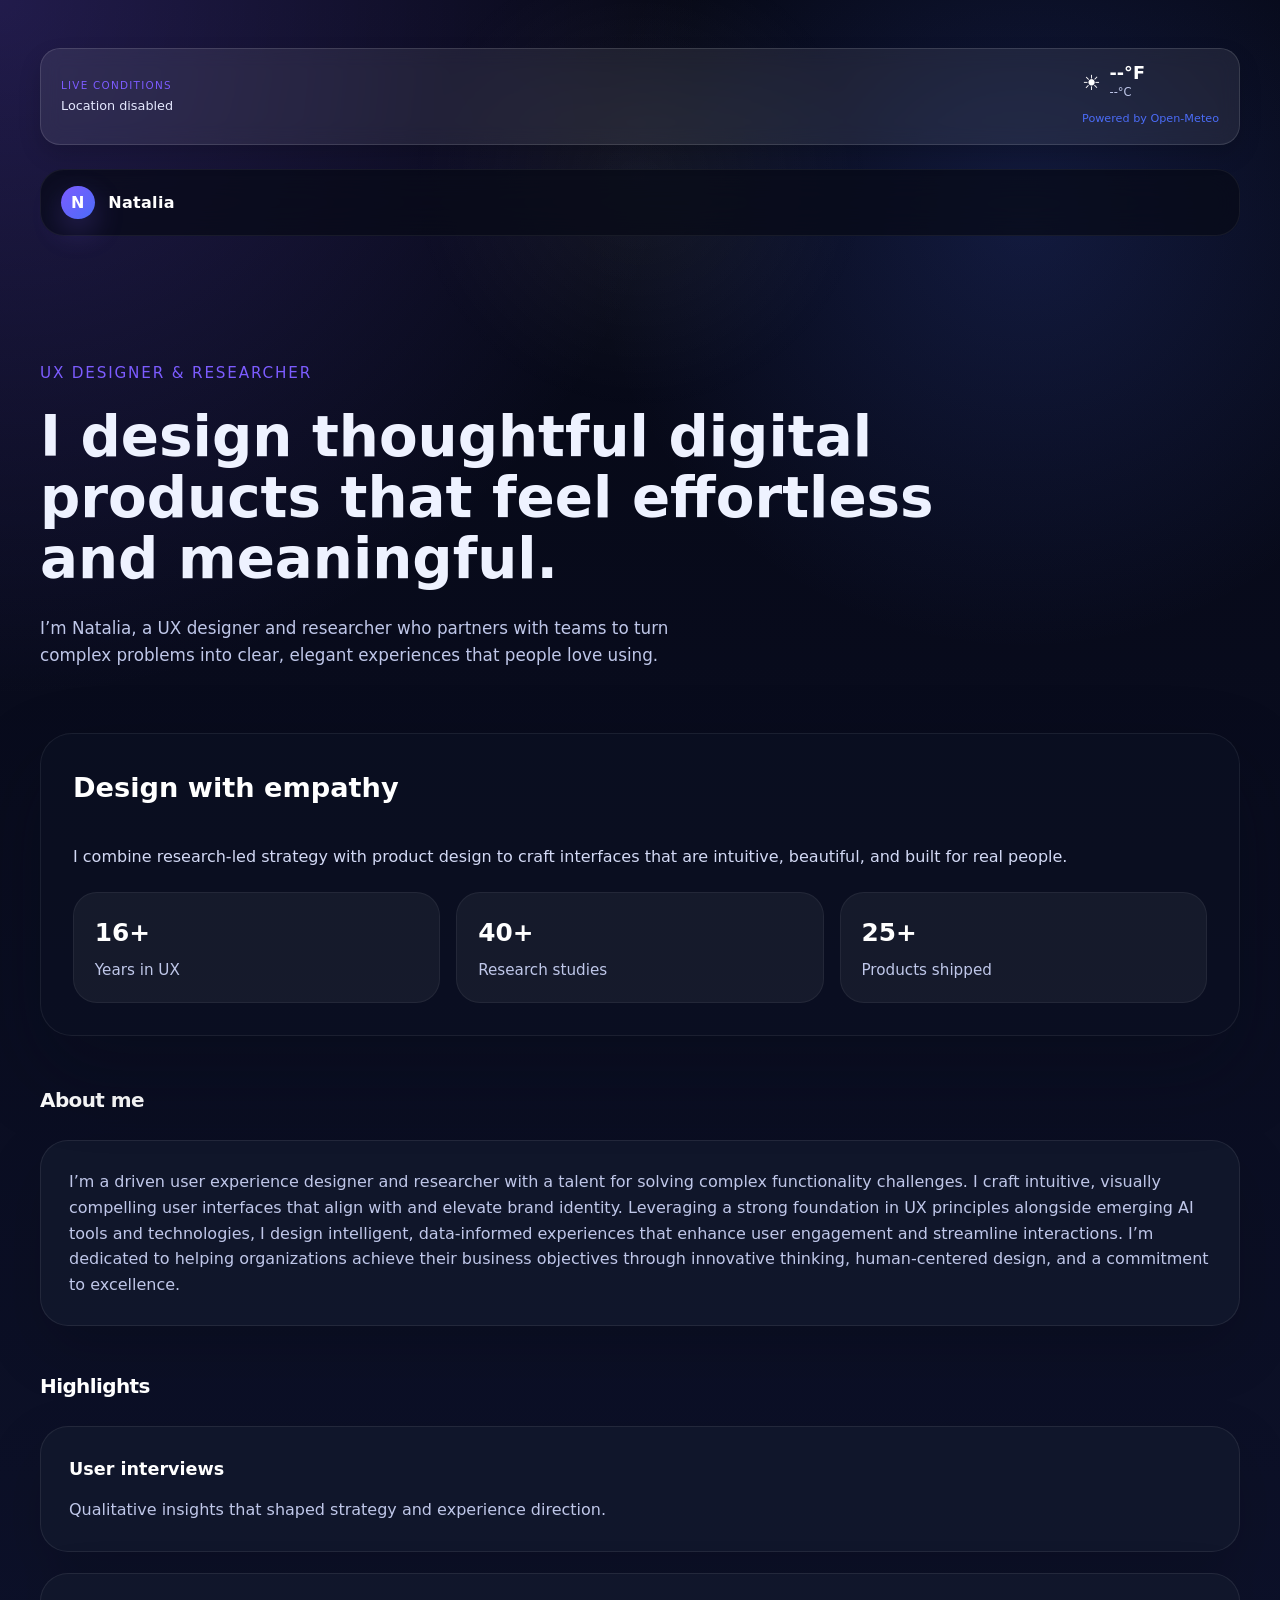
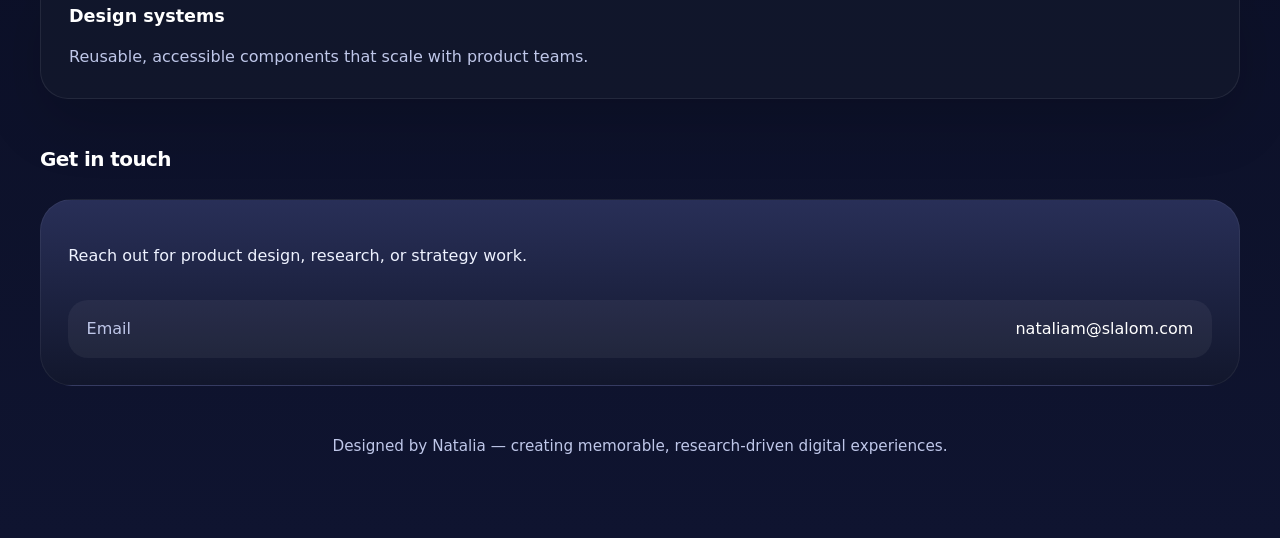
==== commit 266d2c6e: "consolidate UX designer description and update section headings" ====
--- a/index.html
+++ b/index.html
@@ -225,9 +225,7 @@
           </div>
           <div class="grid">
             <div class="card">
-              <p>I’m a driven user experience designer and researcher with a talent for solving complex functionality challenges. I craft intuitive, visually compelling user interfaces that align with and elevate brand identity.</p>
-              <p>Leveraging a strong foundation in UX principles alongside emerging AI tools and technologies, I design intelligent, data-informed experiences that enhance user engagement and streamline interactions.</p>
-              <p>I’m dedicated to helping organizations achieve their business objectives through innovative thinking, human-centered design, and a commitment to excellence.</p>
+              <p>I’m a driven user experience designer and researcher with a talent for solving complex functionality challenges. I craft intuitive, visually compelling user interfaces that align with and elevate brand identity. Leveraging a strong foundation in UX principles alongside emerging AI tools and technologies, I design intelligent, data-informed experiences that enhance user engagement and streamline interactions. I’m dedicated to helping organizations achieve their business objectives through innovative thinking, human-centered design, and a commitment to excellence.</p>
             </div>
           </div>
         </section>
@@ -235,7 +233,7 @@
         <section id="research">
           <div class="section-heading">
             <div>
-              <h3>Research highlights</h3>
+              <h3>Highlights</h3>
             </div>
           </div>
           <div class="grid">
@@ -255,7 +253,6 @@
             <h3>Get in touch</h3>
           </div>
           <div class="contact-card">
-            <h4>Want to collaborate?</h4>
             <p>Reach out for product design, research, or strategy work.</p>
             <div class="contact-list">
               <div class="contact-item">
